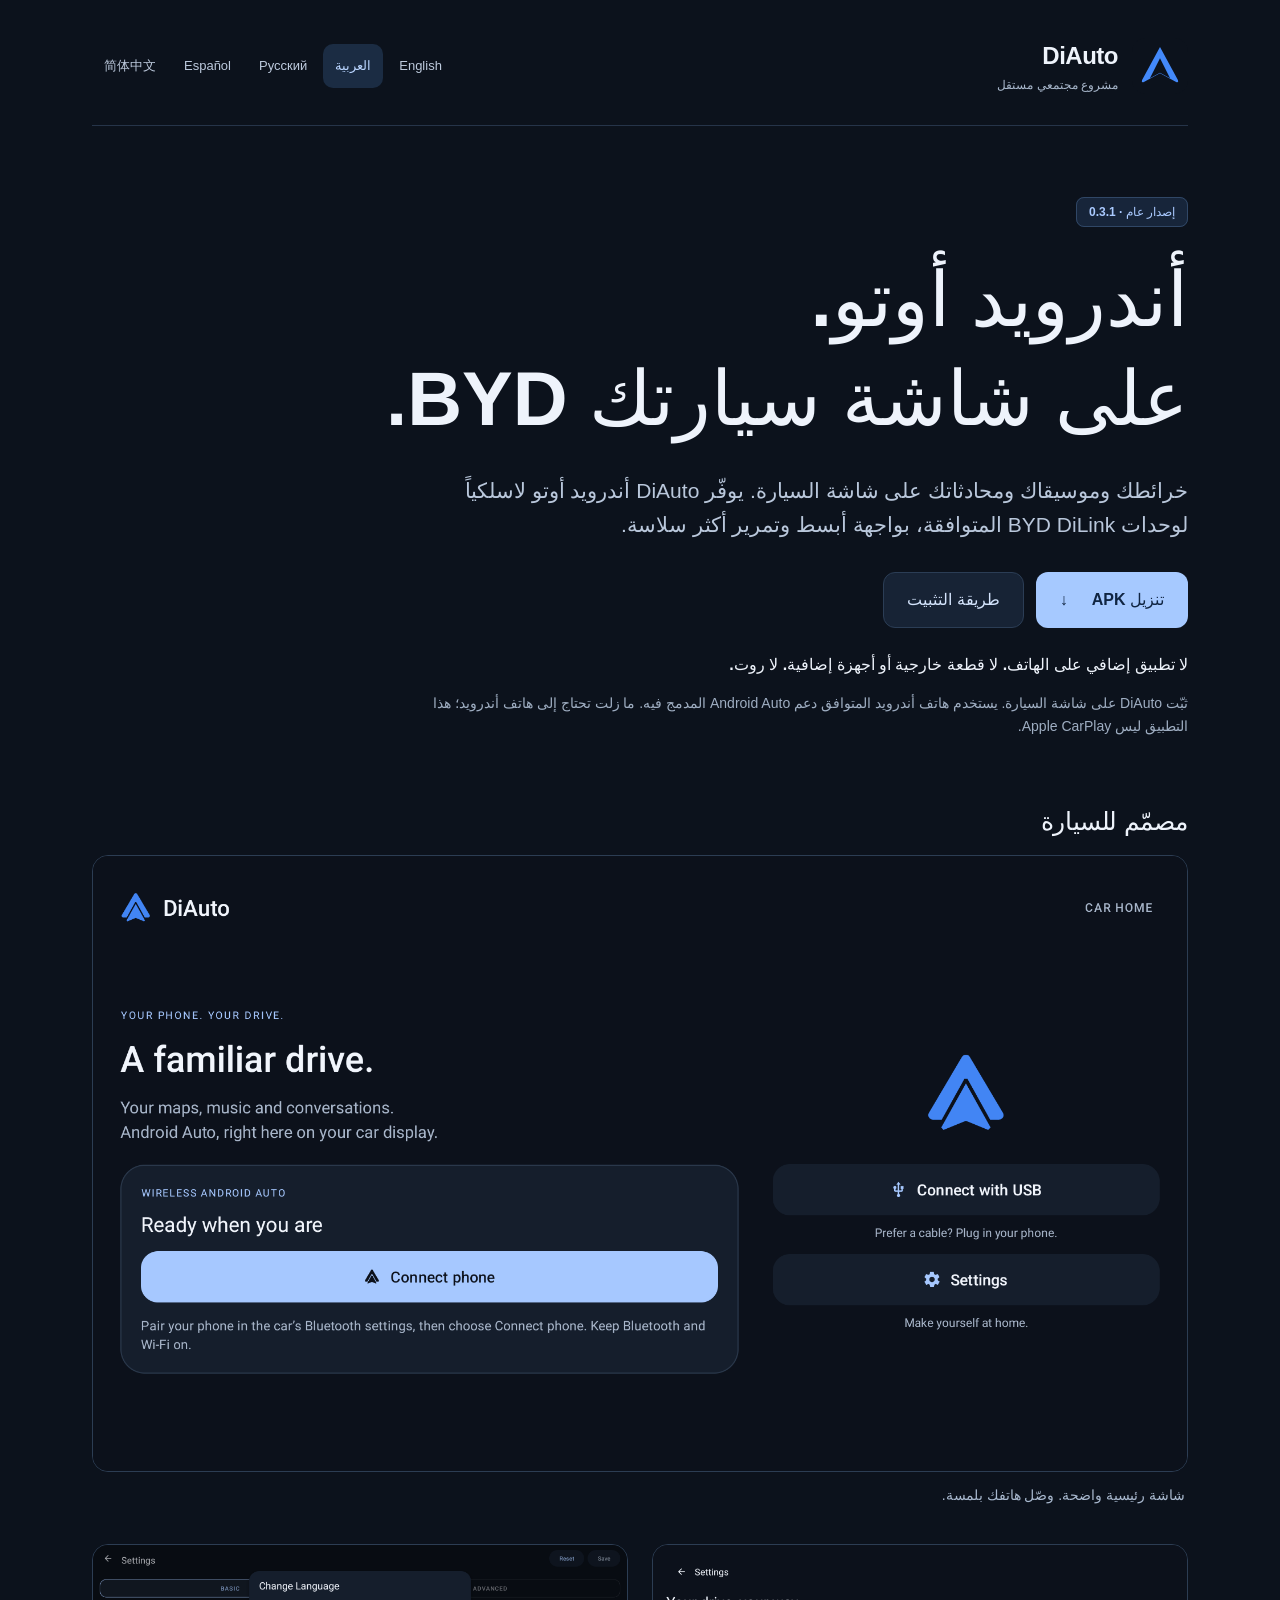
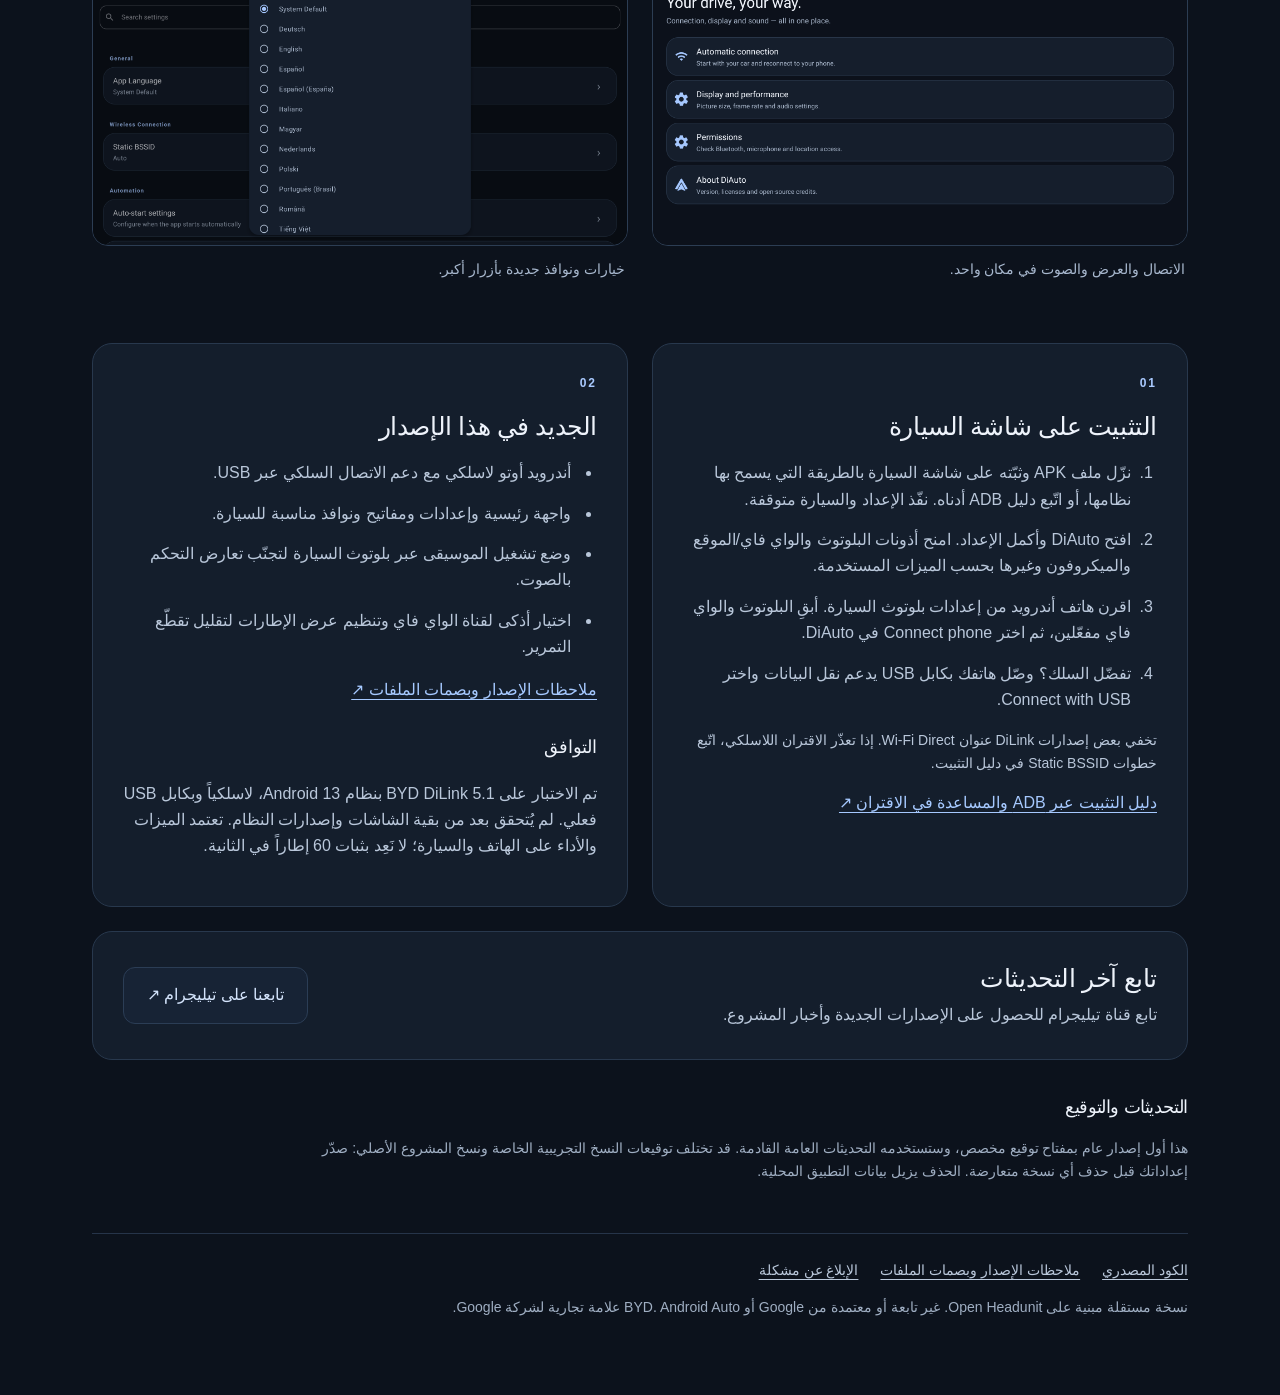
==== site/ar/index.html @ ef252bfd "Release DiAuto 0.3.1 with wireless performance improvements and multilingual download site" ====
<!doctype html>
<html lang="ar" dir="rtl"><head><meta charset="utf-8"><meta name="viewport" content="width=device-width,initial-scale=1">
<title>DiAuto · تنزيل APK</title><meta name="description" content="خرائطك وموسيقاك ومحادثاتك على شاشة السيارة. يوفّر DiAuto أندرويد أوتو لاسلكياً لوحدات BYD DiLink المتوافقة، بواجهة أبسط وتمرير أكثر سلاسة."><meta name="theme-color" content="#0c121c">
<link rel="icon" href="../assets/icon.svg"><link rel="stylesheet" href="../assets/site.css"><link rel="canonical" href="https://shihabal3amri.github.io/DiAuto/ar/"><link rel="alternate" hreflang="en" href="https://shihabal3amri.github.io/DiAuto/"><link rel="alternate" hreflang="ar" href="https://shihabal3amri.github.io/DiAuto/ar/"><link rel="alternate" hreflang="ru" href="https://shihabal3amri.github.io/DiAuto/ru/"><link rel="alternate" hreflang="es" href="https://shihabal3amri.github.io/DiAuto/es/"><link rel="alternate" hreflang="zh-Hans" href="https://shihabal3amri.github.io/DiAuto/zh-Hans/">
<meta property="og:title" content="DiAuto — Android Auto for BYD"><meta property="og:description" content="لا تطبيق إضافي على الهاتف. لا قطعة خارجية أو أجهزة إضافية. لا روت."><meta property="og:image" content="https://shihabal3amri.github.io/DiAuto/assets/home.png"><meta property="og:url" content="https://shihabal3amri.github.io/DiAuto/ar/"><meta property="og:type" content="website">
</head><body><main>
<header><a class="brand" href="../"><img src="../assets/icon.svg" width="56" height="56" alt=""><span><strong>DiAuto</strong><small>مشروع مجتمعي مستقل</small></span></a><nav class="languages" aria-label="Language"><a href="../" lang="en" hreflang="en" dir="auto">English</a><a href="../ar/" lang="ar" hreflang="ar" dir="auto" aria-current="page">العربية</a><a href="../ru/" lang="ru" hreflang="ru" dir="auto">Русский</a><a href="../es/" lang="es" hreflang="es" dir="auto">Español</a><a href="../zh-Hans/" lang="zh-Hans" hreflang="zh-Hans" dir="auto">简体中文</a></nav></header>
<section class="hero"><span class="badge">إصدار عام · <bdi>0.3.1</bdi></span><h1>أندرويد أوتو.<br>على شاشة سيارتك BYD.</h1><p class="intro">خرائطك وموسيقاك ومحادثاتك على شاشة السيارة. يوفّر DiAuto أندرويد أوتو لاسلكياً لوحدات BYD DiLink المتوافقة، بواجهة أبسط وتمرير أكثر سلاسة.</p><div class="actions"><a class="button" href="https://github.com/shihabal3amri/DiAuto/releases/download/v0.3.1/DiAuto-v0.3.1.apk">تنزيل APK <span aria-hidden="true">↓</span></a><a class="button secondary" href="#install">طريقة التثبيت</a></div><p class="promise">لا تطبيق إضافي على الهاتف. لا قطعة خارجية أو أجهزة إضافية. لا روت.</p><p class="note">ثبّت DiAuto على شاشة السيارة. يستخدم هاتف أندرويد المتوافق دعم Android Auto المدمج فيه. ما زلت تحتاج إلى هاتف أندرويد؛ هذا التطبيق ليس Apple CarPlay.</p></section>
<section class="gallery"><h2>مصمّم للسيارة</h2><div class="screens"><figure><a href="../assets/home.png"><img src="../assets/home.png" width="1920" height="1080" loading="lazy" alt="شاشة رئيسية واضحة. وصّل هاتفك بلمسة."></a><figcaption>شاشة رئيسية واضحة. وصّل هاتفك بلمسة.</figcaption></figure><figure><a href="../assets/settings.png"><img src="../assets/settings.png" width="1920" height="1080" loading="lazy" alt="الاتصال والعرض والصوت في مكان واحد."></a><figcaption>الاتصال والعرض والصوت في مكان واحد.</figcaption></figure><figure><a href="../assets/options.png"><img src="../assets/options.png" width="1920" height="1080" loading="lazy" alt="خيارات ونوافذ جديدة بأزرار أكبر."></a><figcaption>خيارات ونوافذ جديدة بأزرار أكبر.</figcaption></figure></div></section>
<div class="grid"><section class="card" id="install"><span class="eyebrow">01</span><h2>التثبيت على شاشة السيارة</h2><ol><li>نزّل ملف APK وثبّته على شاشة السيارة بالطريقة التي يسمح بها نظامها، أو اتّبع دليل ADB أدناه. نفّذ الإعداد والسيارة متوقفة.</li><li>افتح DiAuto وأكمل الإعداد. امنح أذونات البلوتوث والواي فاي/الموقع والميكروفون وغيرها بحسب الميزات المستخدمة.</li><li>اقرن هاتف أندرويد من إعدادات بلوتوث السيارة. أبقِ البلوتوث والواي فاي مفعّلين، ثم اختر Connect phone في DiAuto.</li><li>تفضّل السلك؟ وصّل هاتفك بكابل USB يدعم نقل البيانات واختر Connect with USB.</li></ol><p class="note">تخفي بعض إصدارات DiLink عنوان Wi-Fi Direct. إذا تعذّر الاقتران اللاسلكي، اتّبع خطوات Static BSSID في دليل التثبيت.</p><a href="https://github.com/shihabal3amri/DiAuto/blob/main/docs/INSTALL.md">دليل التثبيت عبر ADB والمساعدة في الاقتران ↗</a></section>
<section class="card"><span class="eyebrow">02</span><h2>الجديد في هذا الإصدار</h2><ul><li>أندرويد أوتو لاسلكي مع دعم الاتصال السلكي عبر USB.</li><li>واجهة رئيسية وإعدادات ومفاتيح ونوافذ مناسبة للسيارة.</li><li>وضع تشغيل الموسيقى عبر بلوتوث السيارة لتجنّب تعارض التحكم بالصوت.</li><li>اختيار أذكى لقناة الواي فاي وتنظيم عرض الإطارات لتقليل تقطّع التمرير.</li></ul><a href="https://github.com/shihabal3amri/DiAuto/releases/tag/v0.3.1">ملاحظات الإصدار وبصمات الملفات ↗</a><h3>التوافق</h3><p>تم الاختبار على BYD DiLink 5.1 بنظام Android 13، لاسلكياً وبكابل USB فعلي. لم يُتحقق بعد من بقية الشاشات وإصدارات النظام. تعتمد الميزات والأداء على الهاتف والسيارة؛ لا نَعِد بثبات 60 إطاراً في الثانية.</p></section></div>
<section class="card updates"><div><h2>تابع آخر التحديثات</h2><p>تابع قناة تيليجرام للحصول على الإصدارات الجديدة وأخبار المشروع.</p></div><a class="button secondary" href="https://t.me/byd_localized">تابعنا على تيليجرام ↗</a></section>
<section class="signing"><h2>التحديثات والتوقيع</h2><p>هذا أول إصدار عام بمفتاح توقيع مخصص، وستستخدمه التحديثات العامة القادمة. قد تختلف توقيعات النسخ التجريبية الخاصة ونسخ المشروع الأصلي: صدّر إعداداتك قبل حذف أي نسخة متعارضة. الحذف يزيل بيانات التطبيق المحلية.</p></section>
<footer><nav><a href="https://github.com/shihabal3amri/DiAuto">الكود المصدري</a><a href="https://github.com/shihabal3amri/DiAuto/releases/tag/v0.3.1">ملاحظات الإصدار وبصمات الملفات</a><a href="https://github.com/shihabal3amri/DiAuto/issues">الإبلاغ عن مشكلة</a></nav><p>نسخة مستقلة مبنية على Open Headunit. غير تابعة أو معتمدة من Google أو BYD. Android Auto علامة تجارية لشركة Google.</p></footer>
</main></body></html>
---- site/assets/site.css ----
:root{color-scheme:dark;font-family:Inter,-apple-system,BlinkMacSystemFont,"Segoe UI",Arial,sans-serif;background:#0c121c;color:#eef3fb;font-synthesis:none}*{box-sizing:border-box}html{scroll-behavior:smooth}body{margin:0;line-height:1.65}main{max-width:1160px;margin:auto;padding:36px 32px}a{color:#a6c9ff;text-underline-offset:4px}a:focus-visible{outline:3px solid #a6c9ff;outline-offset:5px}header{display:flex;align-items:center;justify-content:space-between;gap:24px;flex-wrap:wrap;padding-bottom:30px;border-bottom:1px solid #263449}.brand{display:flex;align-items:center;gap:14px;text-decoration:none;color:inherit}.brand strong{font-size:24px;letter-spacing:-.5px}.brand small{display:block;color:#a8b7cb;font-size:12px}.languages{display:flex;flex-wrap:wrap;gap:4px}.languages a{font-size:13px;min-height:44px;display:flex;align-items:center;padding:8px 12px;border-radius:10px;text-decoration:none;color:#bdcadd}.languages a[aria-current]{background:#1b2c43;color:#b9d5ff}.hero{padding:72px 0 52px;max-width:850px}.badge,.eyebrow{font-size:12px;font-weight:700;letter-spacing:2px;color:#aacaff}.badge{padding:7px 12px;background:#17253a;border:1px solid #304766;border-radius:8px}h1{font-size:clamp(40px,6.5vw,76px);line-height:1.1;letter-spacing:-2.5px;margin:26px 0}h2{font-size:25px;line-height:1.3;letter-spacing:-.4px;margin:0 0 18px}h3{font-size:18px;margin-top:30px}.intro{font-size:21px;line-height:1.6;color:#b9c7db;max-width:740px}.actions{display:flex;gap:12px;flex-wrap:wrap;margin:30px 0 24px}.button{display:inline-flex;align-items:center;justify-content:center;gap:24px;background:#a6c9ff;color:#102542;border:1px solid transparent;border-radius:12px;padding:14px 23px;min-height:52px;text-decoration:none;font-weight:650}.button:hover{background:#bed8ff}.button.secondary{background:#172335;border-color:#2b3d55;color:#d4e4fc}.button.secondary:hover{background:#223650}.promise{font-size:16px;font-weight:600;margin-bottom:8px}.note{font-size:14px;color:#9faec2;max-width:760px}.gallery{margin-bottom:50px}.screens{display:grid;grid-template-columns:1fr 1fr;gap:24px}figure{margin:0;min-width:0}figure:first-child{grid-column:1/-1}figure img{width:100%;height:auto;display:block;border:1px solid #2c3d53;border-radius:16px;background:#121b29}figcaption{font-size:14px;color:#a8b8ce;padding:12px 3px}.grid{display:grid;grid-template-columns:1fr 1fr;gap:24px}.card{background:#141e2c;border:1px solid #28384d;border-radius:20px;padding:30px}.eyebrow{display:block;margin-bottom:16px}li{padding-inline-start:4px;margin-bottom:14px}ol,ul{padding-inline-start:22px;color:#b9c7da}.card p{color:#b9c7da}.updates{display:flex;align-items:center;justify-content:space-between;gap:28px;margin-top:24px}.updates h2{margin-bottom:8px}.updates p{margin:0}.updates .button{flex-shrink:0}.signing{padding:36px 0;max-width:900px}.signing h2{font-size:18px}.signing p,footer{font-size:14px;color:#9faec2}footer{border-top:1px solid #263449;padding:25px 0}footer nav{display:flex;flex-wrap:wrap;gap:22px}footer a{color:#b9c7da}html[dir=rtl] h1{letter-spacing:0;line-height:1.3}html[dir=rtl] .badge{letter-spacing:0}@media(max-width:700px){main{padding:24px 20px}.hero{padding:42px 0 30px}h1{letter-spacing:-1px}.intro{font-size:18px}.screens,.grid{grid-template-columns:1fr}.card{padding:24px}.updates{align-items:flex-start;flex-direction:column}header{gap:18px}.languages a{padding:8px 10px}.gallery{margin-bottom:32px}}@media(prefers-reduced-motion:reduce){html{scroll-behavior:auto}}
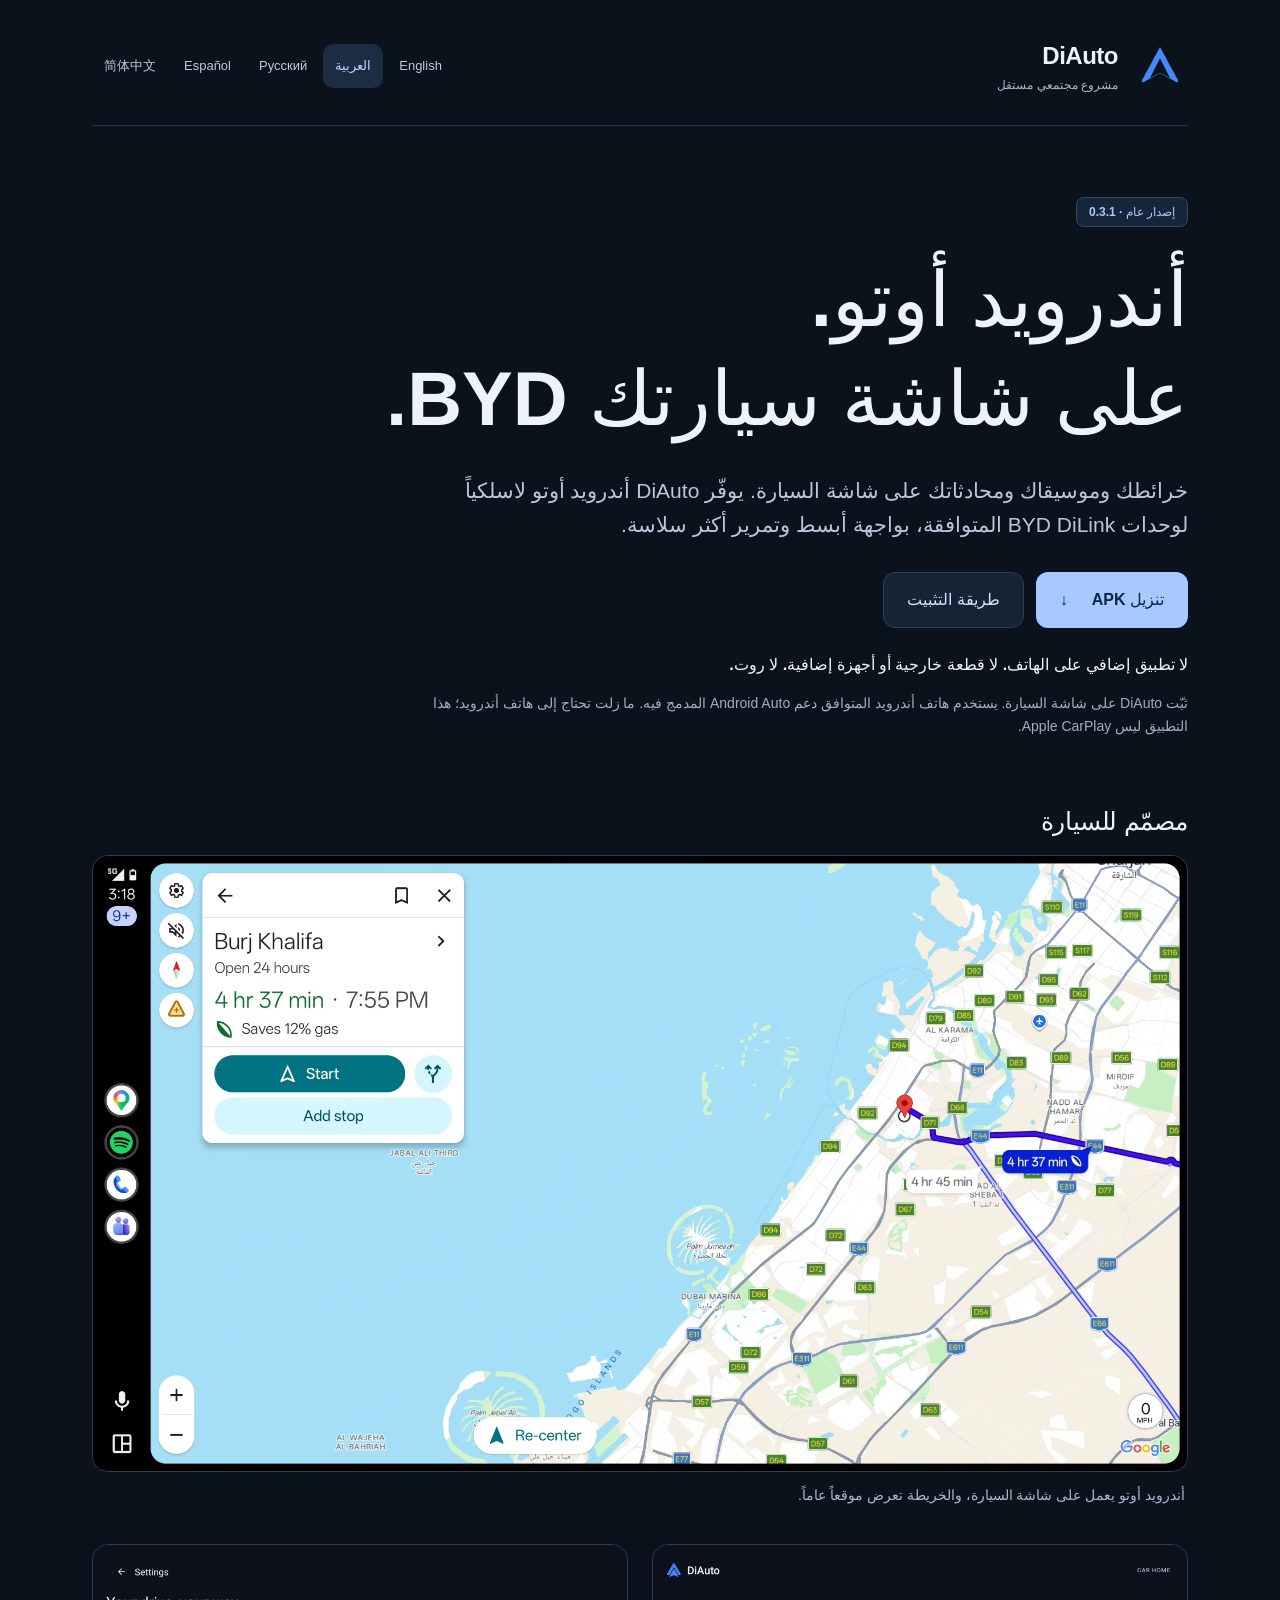
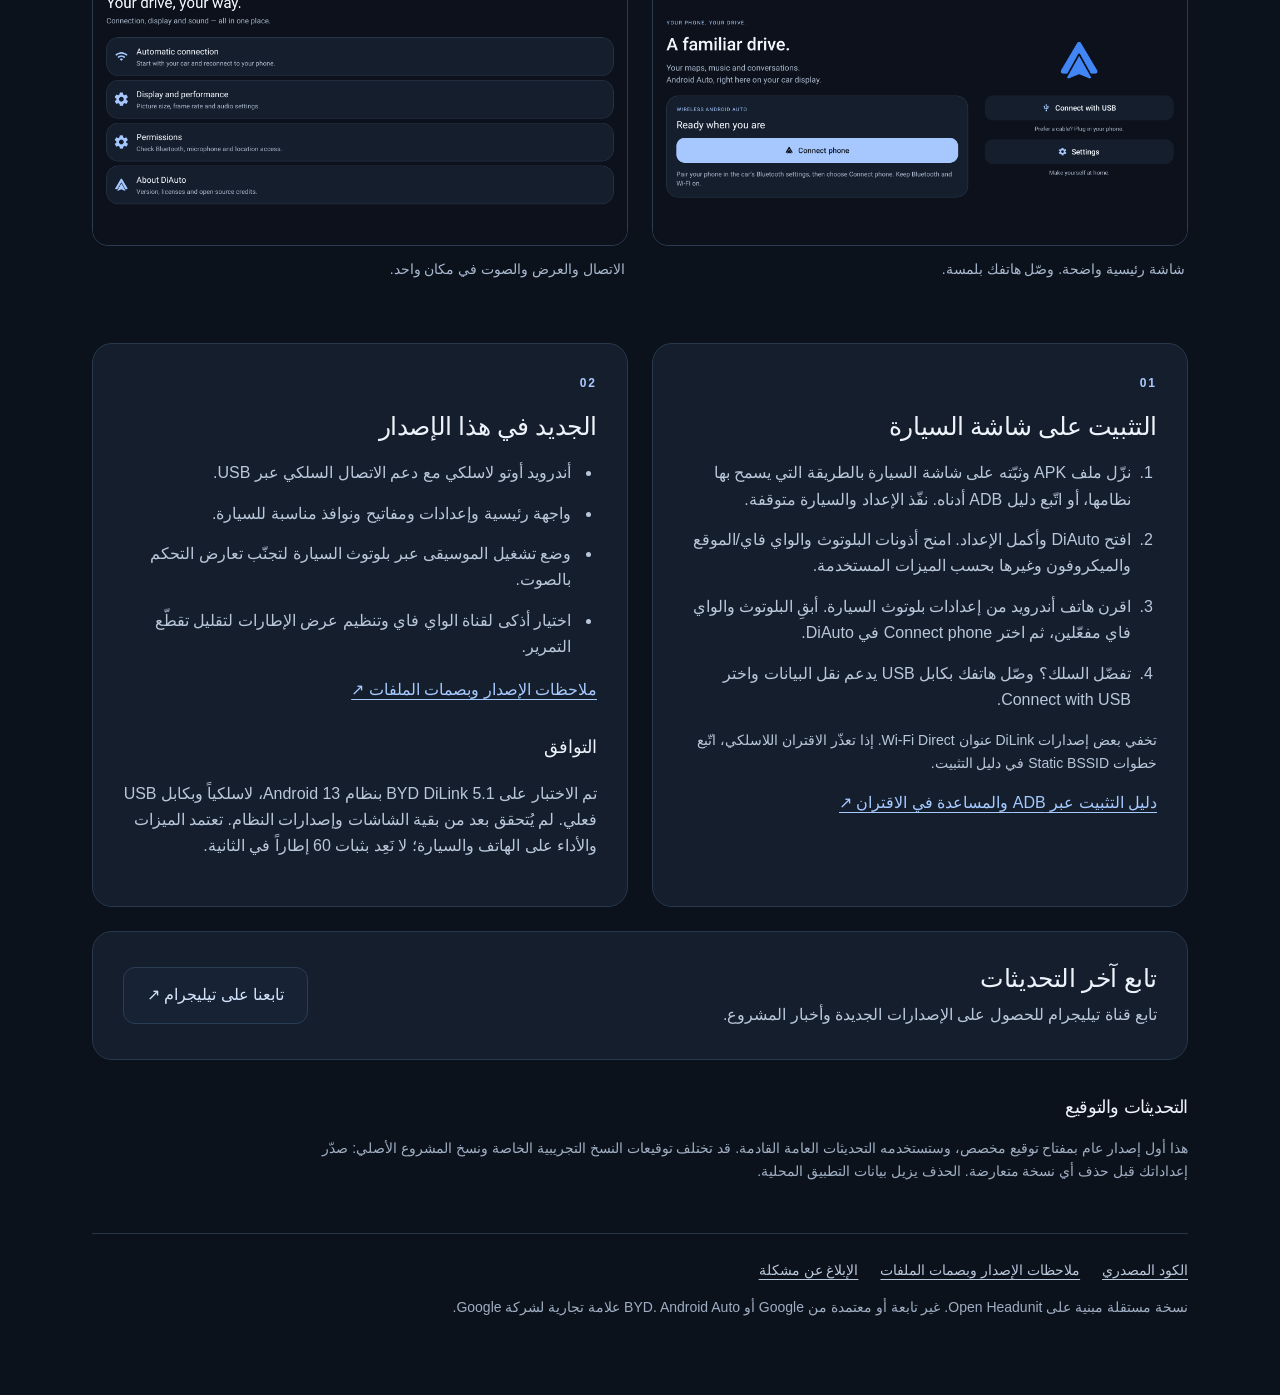
==== commit eaf499b3: "Show live Android Auto at a public Dubai location as the main screenshot" ====
--- a/site/ar/index.html
+++ b/site/ar/index.html
@@ -2,11 +2,11 @@
 <html lang="ar" dir="rtl"><head><meta charset="utf-8"><meta name="viewport" content="width=device-width,initial-scale=1">
 <title>DiAuto · تنزيل APK</title><meta name="description" content="خرائطك وموسيقاك ومحادثاتك على شاشة السيارة. يوفّر DiAuto أندرويد أوتو لاسلكياً لوحدات BYD DiLink المتوافقة، بواجهة أبسط وتمرير أكثر سلاسة."><meta name="theme-color" content="#0c121c">
 <link rel="icon" href="../assets/icon.svg"><link rel="stylesheet" href="../assets/site.css"><link rel="canonical" href="https://shihabal3amri.github.io/DiAuto/ar/"><link rel="alternate" hreflang="en" href="https://shihabal3amri.github.io/DiAuto/"><link rel="alternate" hreflang="ar" href="https://shihabal3amri.github.io/DiAuto/ar/"><link rel="alternate" hreflang="ru" href="https://shihabal3amri.github.io/DiAuto/ru/"><link rel="alternate" hreflang="es" href="https://shihabal3amri.github.io/DiAuto/es/"><link rel="alternate" hreflang="zh-Hans" href="https://shihabal3amri.github.io/DiAuto/zh-Hans/">
-<meta property="og:title" content="DiAuto — Android Auto for BYD"><meta property="og:description" content="لا تطبيق إضافي على الهاتف. لا قطعة خارجية أو أجهزة إضافية. لا روت."><meta property="og:image" content="https://shihabal3amri.github.io/DiAuto/assets/home.png"><meta property="og:url" content="https://shihabal3amri.github.io/DiAuto/ar/"><meta property="og:type" content="website">
+<meta property="og:title" content="DiAuto — Android Auto for BYD"><meta property="og:description" content="لا تطبيق إضافي على الهاتف. لا قطعة خارجية أو أجهزة إضافية. لا روت."><meta property="og:image" content="https://shihabal3amri.github.io/DiAuto/assets/projection.png"><meta property="og:url" content="https://shihabal3amri.github.io/DiAuto/ar/"><meta property="og:type" content="website">
 </head><body><main>
 <header><a class="brand" href="../"><img src="../assets/icon.svg" width="56" height="56" alt=""><span><strong>DiAuto</strong><small>مشروع مجتمعي مستقل</small></span></a><nav class="languages" aria-label="Language"><a href="../" lang="en" hreflang="en" dir="auto">English</a><a href="../ar/" lang="ar" hreflang="ar" dir="auto" aria-current="page">العربية</a><a href="../ru/" lang="ru" hreflang="ru" dir="auto">Русский</a><a href="../es/" lang="es" hreflang="es" dir="auto">Español</a><a href="../zh-Hans/" lang="zh-Hans" hreflang="zh-Hans" dir="auto">简体中文</a></nav></header>
 <section class="hero"><span class="badge">إصدار عام · <bdi>0.3.1</bdi></span><h1>أندرويد أوتو.<br>على شاشة سيارتك BYD.</h1><p class="intro">خرائطك وموسيقاك ومحادثاتك على شاشة السيارة. يوفّر DiAuto أندرويد أوتو لاسلكياً لوحدات BYD DiLink المتوافقة، بواجهة أبسط وتمرير أكثر سلاسة.</p><div class="actions"><a class="button" href="https://github.com/shihabal3amri/DiAuto/releases/download/v0.3.1/DiAuto-v0.3.1.apk">تنزيل APK <span aria-hidden="true">↓</span></a><a class="button secondary" href="#install">طريقة التثبيت</a></div><p class="promise">لا تطبيق إضافي على الهاتف. لا قطعة خارجية أو أجهزة إضافية. لا روت.</p><p class="note">ثبّت DiAuto على شاشة السيارة. يستخدم هاتف أندرويد المتوافق دعم Android Auto المدمج فيه. ما زلت تحتاج إلى هاتف أندرويد؛ هذا التطبيق ليس Apple CarPlay.</p></section>
-<section class="gallery"><h2>مصمّم للسيارة</h2><div class="screens"><figure><a href="../assets/home.png"><img src="../assets/home.png" width="1920" height="1080" loading="lazy" alt="شاشة رئيسية واضحة. وصّل هاتفك بلمسة."></a><figcaption>شاشة رئيسية واضحة. وصّل هاتفك بلمسة.</figcaption></figure><figure><a href="../assets/settings.png"><img src="../assets/settings.png" width="1920" height="1080" loading="lazy" alt="الاتصال والعرض والصوت في مكان واحد."></a><figcaption>الاتصال والعرض والصوت في مكان واحد.</figcaption></figure><figure><a href="../assets/options.png"><img src="../assets/options.png" width="1920" height="1080" loading="lazy" alt="خيارات ونوافذ جديدة بأزرار أكبر."></a><figcaption>خيارات ونوافذ جديدة بأزرار أكبر.</figcaption></figure></div></section>
+<section class="gallery"><h2>مصمّم للسيارة</h2><div class="screens"><figure><a href="../assets/projection.png"><img src="../assets/projection.png" width="1920" height="1080" loading="lazy" alt="أندرويد أوتو يعمل على شاشة السيارة، والخريطة تعرض موقعاً عاماً."></a><figcaption>أندرويد أوتو يعمل على شاشة السيارة، والخريطة تعرض موقعاً عاماً.</figcaption></figure><figure><a href="../assets/home.png"><img src="../assets/home.png" width="1920" height="1080" loading="lazy" alt="شاشة رئيسية واضحة. وصّل هاتفك بلمسة."></a><figcaption>شاشة رئيسية واضحة. وصّل هاتفك بلمسة.</figcaption></figure><figure><a href="../assets/settings.png"><img src="../assets/settings.png" width="1920" height="1080" loading="lazy" alt="الاتصال والعرض والصوت في مكان واحد."></a><figcaption>الاتصال والعرض والصوت في مكان واحد.</figcaption></figure></div></section>
 <div class="grid"><section class="card" id="install"><span class="eyebrow">01</span><h2>التثبيت على شاشة السيارة</h2><ol><li>نزّل ملف APK وثبّته على شاشة السيارة بالطريقة التي يسمح بها نظامها، أو اتّبع دليل ADB أدناه. نفّذ الإعداد والسيارة متوقفة.</li><li>افتح DiAuto وأكمل الإعداد. امنح أذونات البلوتوث والواي فاي/الموقع والميكروفون وغيرها بحسب الميزات المستخدمة.</li><li>اقرن هاتف أندرويد من إعدادات بلوتوث السيارة. أبقِ البلوتوث والواي فاي مفعّلين، ثم اختر Connect phone في DiAuto.</li><li>تفضّل السلك؟ وصّل هاتفك بكابل USB يدعم نقل البيانات واختر Connect with USB.</li></ol><p class="note">تخفي بعض إصدارات DiLink عنوان Wi-Fi Direct. إذا تعذّر الاقتران اللاسلكي، اتّبع خطوات Static BSSID في دليل التثبيت.</p><a href="https://github.com/shihabal3amri/DiAuto/blob/main/docs/INSTALL.md">دليل التثبيت عبر ADB والمساعدة في الاقتران ↗</a></section>
 <section class="card"><span class="eyebrow">02</span><h2>الجديد في هذا الإصدار</h2><ul><li>أندرويد أوتو لاسلكي مع دعم الاتصال السلكي عبر USB.</li><li>واجهة رئيسية وإعدادات ومفاتيح ونوافذ مناسبة للسيارة.</li><li>وضع تشغيل الموسيقى عبر بلوتوث السيارة لتجنّب تعارض التحكم بالصوت.</li><li>اختيار أذكى لقناة الواي فاي وتنظيم عرض الإطارات لتقليل تقطّع التمرير.</li></ul><a href="https://github.com/shihabal3amri/DiAuto/releases/tag/v0.3.1">ملاحظات الإصدار وبصمات الملفات ↗</a><h3>التوافق</h3><p>تم الاختبار على BYD DiLink 5.1 بنظام Android 13، لاسلكياً وبكابل USB فعلي. لم يُتحقق بعد من بقية الشاشات وإصدارات النظام. تعتمد الميزات والأداء على الهاتف والسيارة؛ لا نَعِد بثبات 60 إطاراً في الثانية.</p></section></div>
 <section class="card updates"><div><h2>تابع آخر التحديثات</h2><p>تابع قناة تيليجرام للحصول على الإصدارات الجديدة وأخبار المشروع.</p></div><a class="button secondary" href="https://t.me/byd_localized">تابعنا على تيليجرام ↗</a></section>
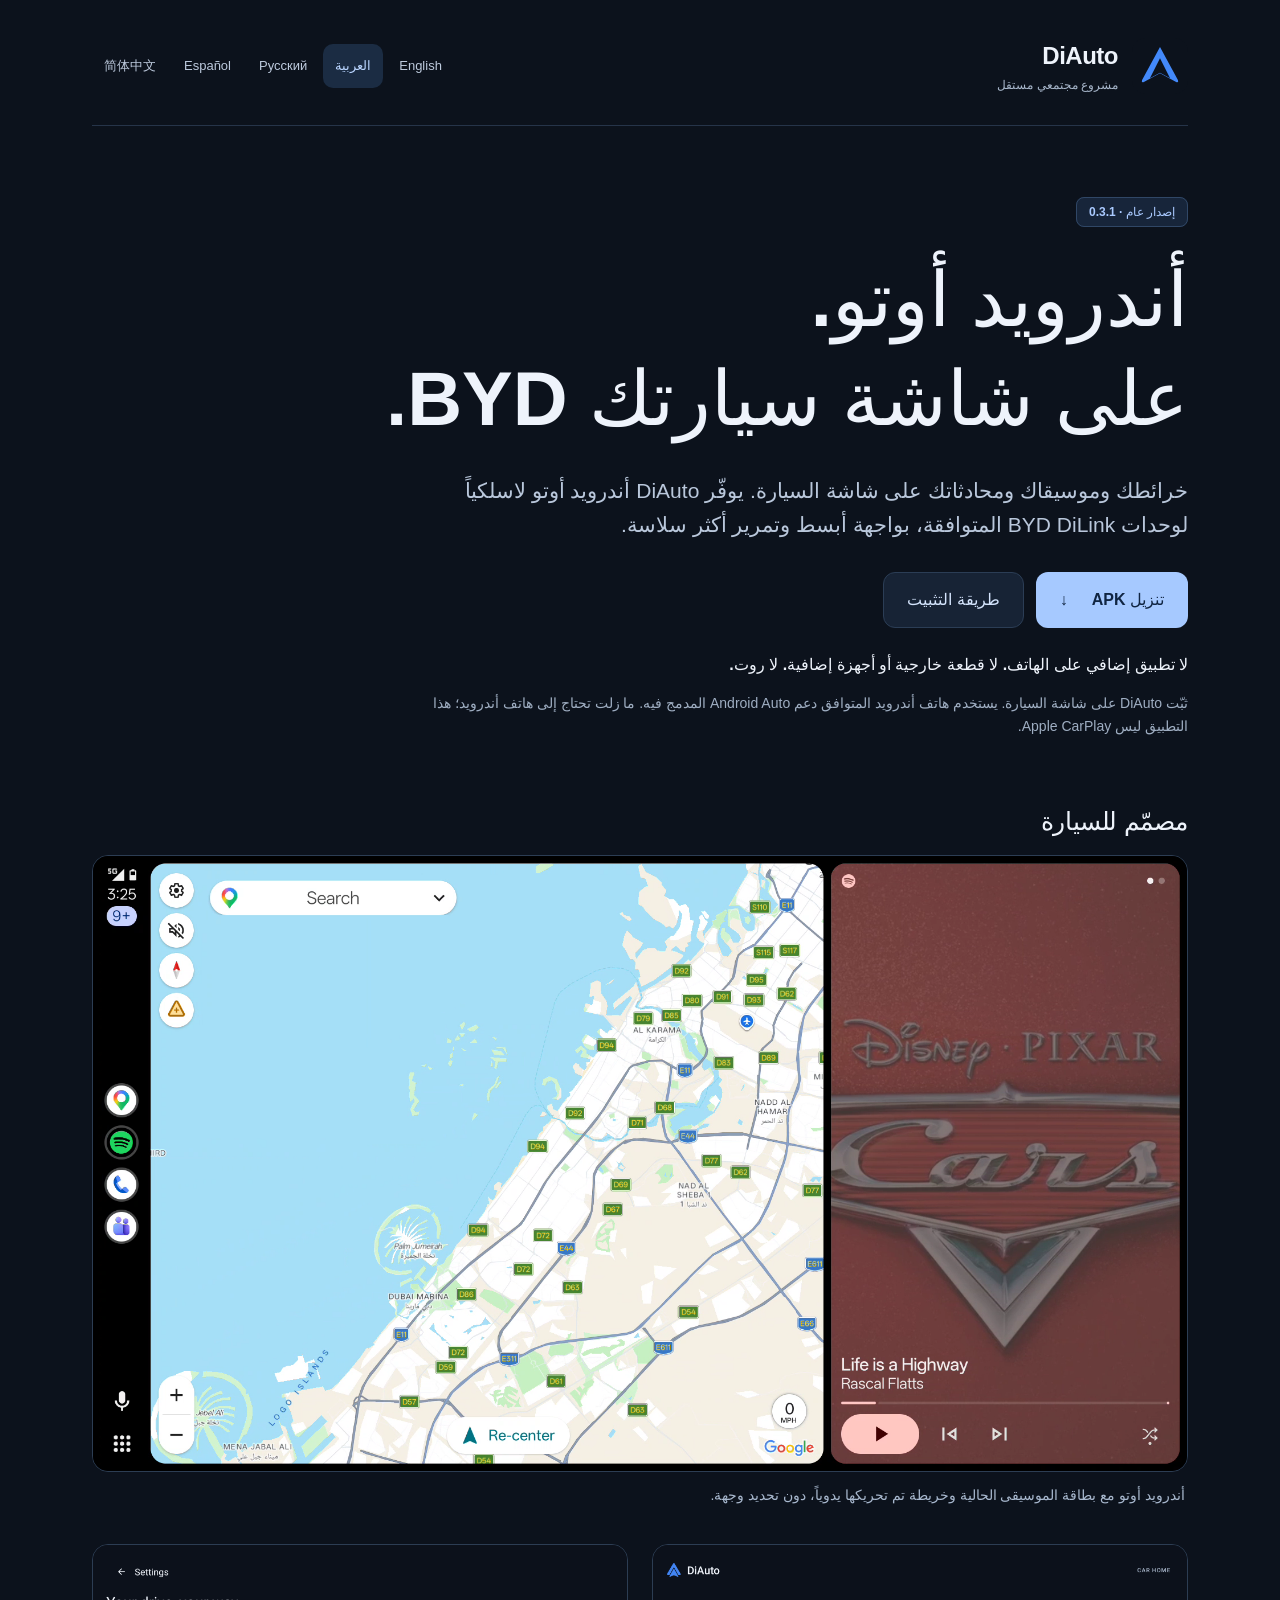
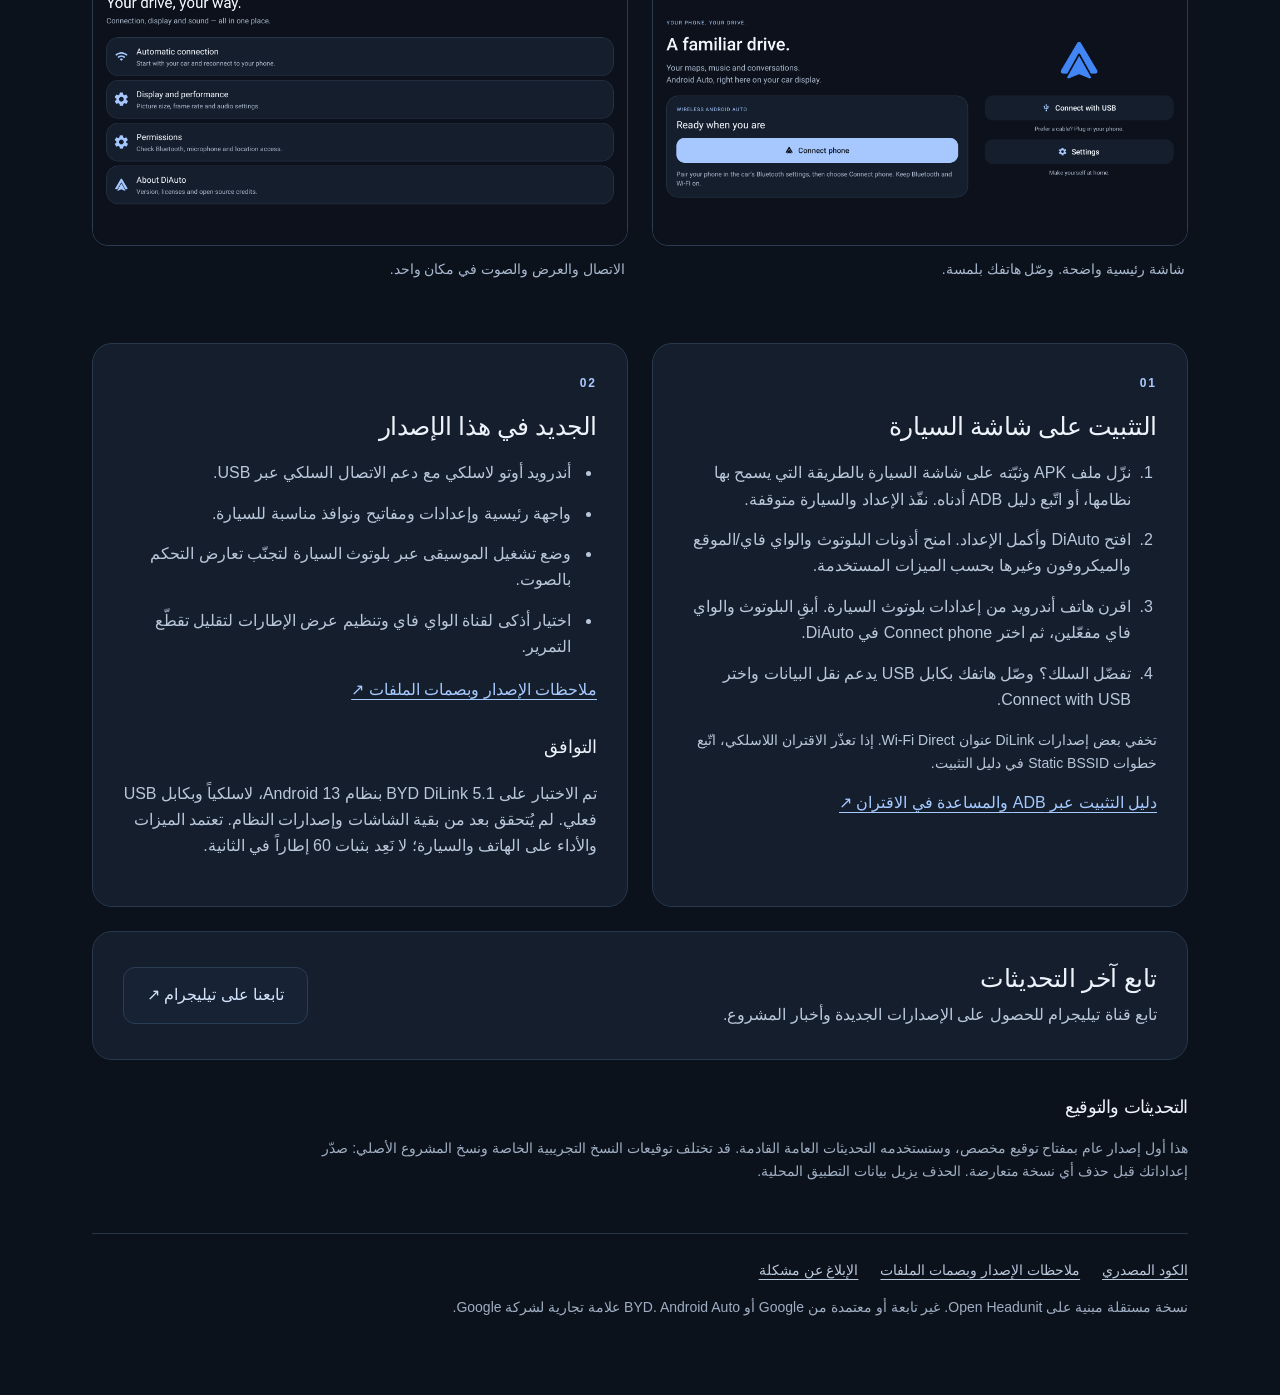
==== commit ae2354eb: "Show current music beside a freely panned map without a destination" ====
--- a/site/ar/index.html
+++ b/site/ar/index.html
@@ -2,11 +2,11 @@
 <html lang="ar" dir="rtl"><head><meta charset="utf-8"><meta name="viewport" content="width=device-width,initial-scale=1">
 <title>DiAuto · تنزيل APK</title><meta name="description" content="خرائطك وموسيقاك ومحادثاتك على شاشة السيارة. يوفّر DiAuto أندرويد أوتو لاسلكياً لوحدات BYD DiLink المتوافقة، بواجهة أبسط وتمرير أكثر سلاسة."><meta name="theme-color" content="#0c121c">
 <link rel="icon" href="../assets/icon.svg"><link rel="stylesheet" href="../assets/site.css"><link rel="canonical" href="https://shihabal3amri.github.io/DiAuto/ar/"><link rel="alternate" hreflang="en" href="https://shihabal3amri.github.io/DiAuto/"><link rel="alternate" hreflang="ar" href="https://shihabal3amri.github.io/DiAuto/ar/"><link rel="alternate" hreflang="ru" href="https://shihabal3amri.github.io/DiAuto/ru/"><link rel="alternate" hreflang="es" href="https://shihabal3amri.github.io/DiAuto/es/"><link rel="alternate" hreflang="zh-Hans" href="https://shihabal3amri.github.io/DiAuto/zh-Hans/">
-<meta property="og:title" content="DiAuto — Android Auto for BYD"><meta property="og:description" content="لا تطبيق إضافي على الهاتف. لا قطعة خارجية أو أجهزة إضافية. لا روت."><meta property="og:image" content="https://shihabal3amri.github.io/DiAuto/assets/projection.png"><meta property="og:url" content="https://shihabal3amri.github.io/DiAuto/ar/"><meta property="og:type" content="website">
+<meta property="og:title" content="DiAuto — Android Auto for BYD"><meta property="og:description" content="لا تطبيق إضافي على الهاتف. لا قطعة خارجية أو أجهزة إضافية. لا روت."><meta property="og:image" content="https://shihabal3amri.github.io/DiAuto/assets/projection-music.png"><meta property="og:url" content="https://shihabal3amri.github.io/DiAuto/ar/"><meta property="og:type" content="website">
 </head><body><main>
 <header><a class="brand" href="../"><img src="../assets/icon.svg" width="56" height="56" alt=""><span><strong>DiAuto</strong><small>مشروع مجتمعي مستقل</small></span></a><nav class="languages" aria-label="Language"><a href="../" lang="en" hreflang="en" dir="auto">English</a><a href="../ar/" lang="ar" hreflang="ar" dir="auto" aria-current="page">العربية</a><a href="../ru/" lang="ru" hreflang="ru" dir="auto">Русский</a><a href="../es/" lang="es" hreflang="es" dir="auto">Español</a><a href="../zh-Hans/" lang="zh-Hans" hreflang="zh-Hans" dir="auto">简体中文</a></nav></header>
 <section class="hero"><span class="badge">إصدار عام · <bdi>0.3.1</bdi></span><h1>أندرويد أوتو.<br>على شاشة سيارتك BYD.</h1><p class="intro">خرائطك وموسيقاك ومحادثاتك على شاشة السيارة. يوفّر DiAuto أندرويد أوتو لاسلكياً لوحدات BYD DiLink المتوافقة، بواجهة أبسط وتمرير أكثر سلاسة.</p><div class="actions"><a class="button" href="https://github.com/shihabal3amri/DiAuto/releases/download/v0.3.1/DiAuto-v0.3.1.apk">تنزيل APK <span aria-hidden="true">↓</span></a><a class="button secondary" href="#install">طريقة التثبيت</a></div><p class="promise">لا تطبيق إضافي على الهاتف. لا قطعة خارجية أو أجهزة إضافية. لا روت.</p><p class="note">ثبّت DiAuto على شاشة السيارة. يستخدم هاتف أندرويد المتوافق دعم Android Auto المدمج فيه. ما زلت تحتاج إلى هاتف أندرويد؛ هذا التطبيق ليس Apple CarPlay.</p></section>
-<section class="gallery"><h2>مصمّم للسيارة</h2><div class="screens"><figure><a href="../assets/projection.png"><img src="../assets/projection.png" width="1920" height="1080" loading="lazy" alt="أندرويد أوتو يعمل على شاشة السيارة، والخريطة تعرض موقعاً عاماً."></a><figcaption>أندرويد أوتو يعمل على شاشة السيارة، والخريطة تعرض موقعاً عاماً.</figcaption></figure><figure><a href="../assets/home.png"><img src="../assets/home.png" width="1920" height="1080" loading="lazy" alt="شاشة رئيسية واضحة. وصّل هاتفك بلمسة."></a><figcaption>شاشة رئيسية واضحة. وصّل هاتفك بلمسة.</figcaption></figure><figure><a href="../assets/settings.png"><img src="../assets/settings.png" width="1920" height="1080" loading="lazy" alt="الاتصال والعرض والصوت في مكان واحد."></a><figcaption>الاتصال والعرض والصوت في مكان واحد.</figcaption></figure></div></section>
+<section class="gallery"><h2>مصمّم للسيارة</h2><div class="screens"><figure><a href="../assets/projection-music.png"><img src="../assets/projection-music.png" width="1920" height="1080" loading="lazy" alt="أندرويد أوتو مع بطاقة الموسيقى الحالية وخريطة تم تحريكها يدوياً، دون تحديد وجهة."></a><figcaption>أندرويد أوتو مع بطاقة الموسيقى الحالية وخريطة تم تحريكها يدوياً، دون تحديد وجهة.</figcaption></figure><figure><a href="../assets/home.png"><img src="../assets/home.png" width="1920" height="1080" loading="lazy" alt="شاشة رئيسية واضحة. وصّل هاتفك بلمسة."></a><figcaption>شاشة رئيسية واضحة. وصّل هاتفك بلمسة.</figcaption></figure><figure><a href="../assets/settings.png"><img src="../assets/settings.png" width="1920" height="1080" loading="lazy" alt="الاتصال والعرض والصوت في مكان واحد."></a><figcaption>الاتصال والعرض والصوت في مكان واحد.</figcaption></figure></div></section>
 <div class="grid"><section class="card" id="install"><span class="eyebrow">01</span><h2>التثبيت على شاشة السيارة</h2><ol><li>نزّل ملف APK وثبّته على شاشة السيارة بالطريقة التي يسمح بها نظامها، أو اتّبع دليل ADB أدناه. نفّذ الإعداد والسيارة متوقفة.</li><li>افتح DiAuto وأكمل الإعداد. امنح أذونات البلوتوث والواي فاي/الموقع والميكروفون وغيرها بحسب الميزات المستخدمة.</li><li>اقرن هاتف أندرويد من إعدادات بلوتوث السيارة. أبقِ البلوتوث والواي فاي مفعّلين، ثم اختر Connect phone في DiAuto.</li><li>تفضّل السلك؟ وصّل هاتفك بكابل USB يدعم نقل البيانات واختر Connect with USB.</li></ol><p class="note">تخفي بعض إصدارات DiLink عنوان Wi-Fi Direct. إذا تعذّر الاقتران اللاسلكي، اتّبع خطوات Static BSSID في دليل التثبيت.</p><a href="https://github.com/shihabal3amri/DiAuto/blob/main/docs/INSTALL.md">دليل التثبيت عبر ADB والمساعدة في الاقتران ↗</a></section>
 <section class="card"><span class="eyebrow">02</span><h2>الجديد في هذا الإصدار</h2><ul><li>أندرويد أوتو لاسلكي مع دعم الاتصال السلكي عبر USB.</li><li>واجهة رئيسية وإعدادات ومفاتيح ونوافذ مناسبة للسيارة.</li><li>وضع تشغيل الموسيقى عبر بلوتوث السيارة لتجنّب تعارض التحكم بالصوت.</li><li>اختيار أذكى لقناة الواي فاي وتنظيم عرض الإطارات لتقليل تقطّع التمرير.</li></ul><a href="https://github.com/shihabal3amri/DiAuto/releases/tag/v0.3.1">ملاحظات الإصدار وبصمات الملفات ↗</a><h3>التوافق</h3><p>تم الاختبار على BYD DiLink 5.1 بنظام Android 13، لاسلكياً وبكابل USB فعلي. لم يُتحقق بعد من بقية الشاشات وإصدارات النظام. تعتمد الميزات والأداء على الهاتف والسيارة؛ لا نَعِد بثبات 60 إطاراً في الثانية.</p></section></div>
 <section class="card updates"><div><h2>تابع آخر التحديثات</h2><p>تابع قناة تيليجرام للحصول على الإصدارات الجديدة وأخبار المشروع.</p></div><a class="button secondary" href="https://t.me/byd_localized">تابعنا على تيليجرام ↗</a></section>
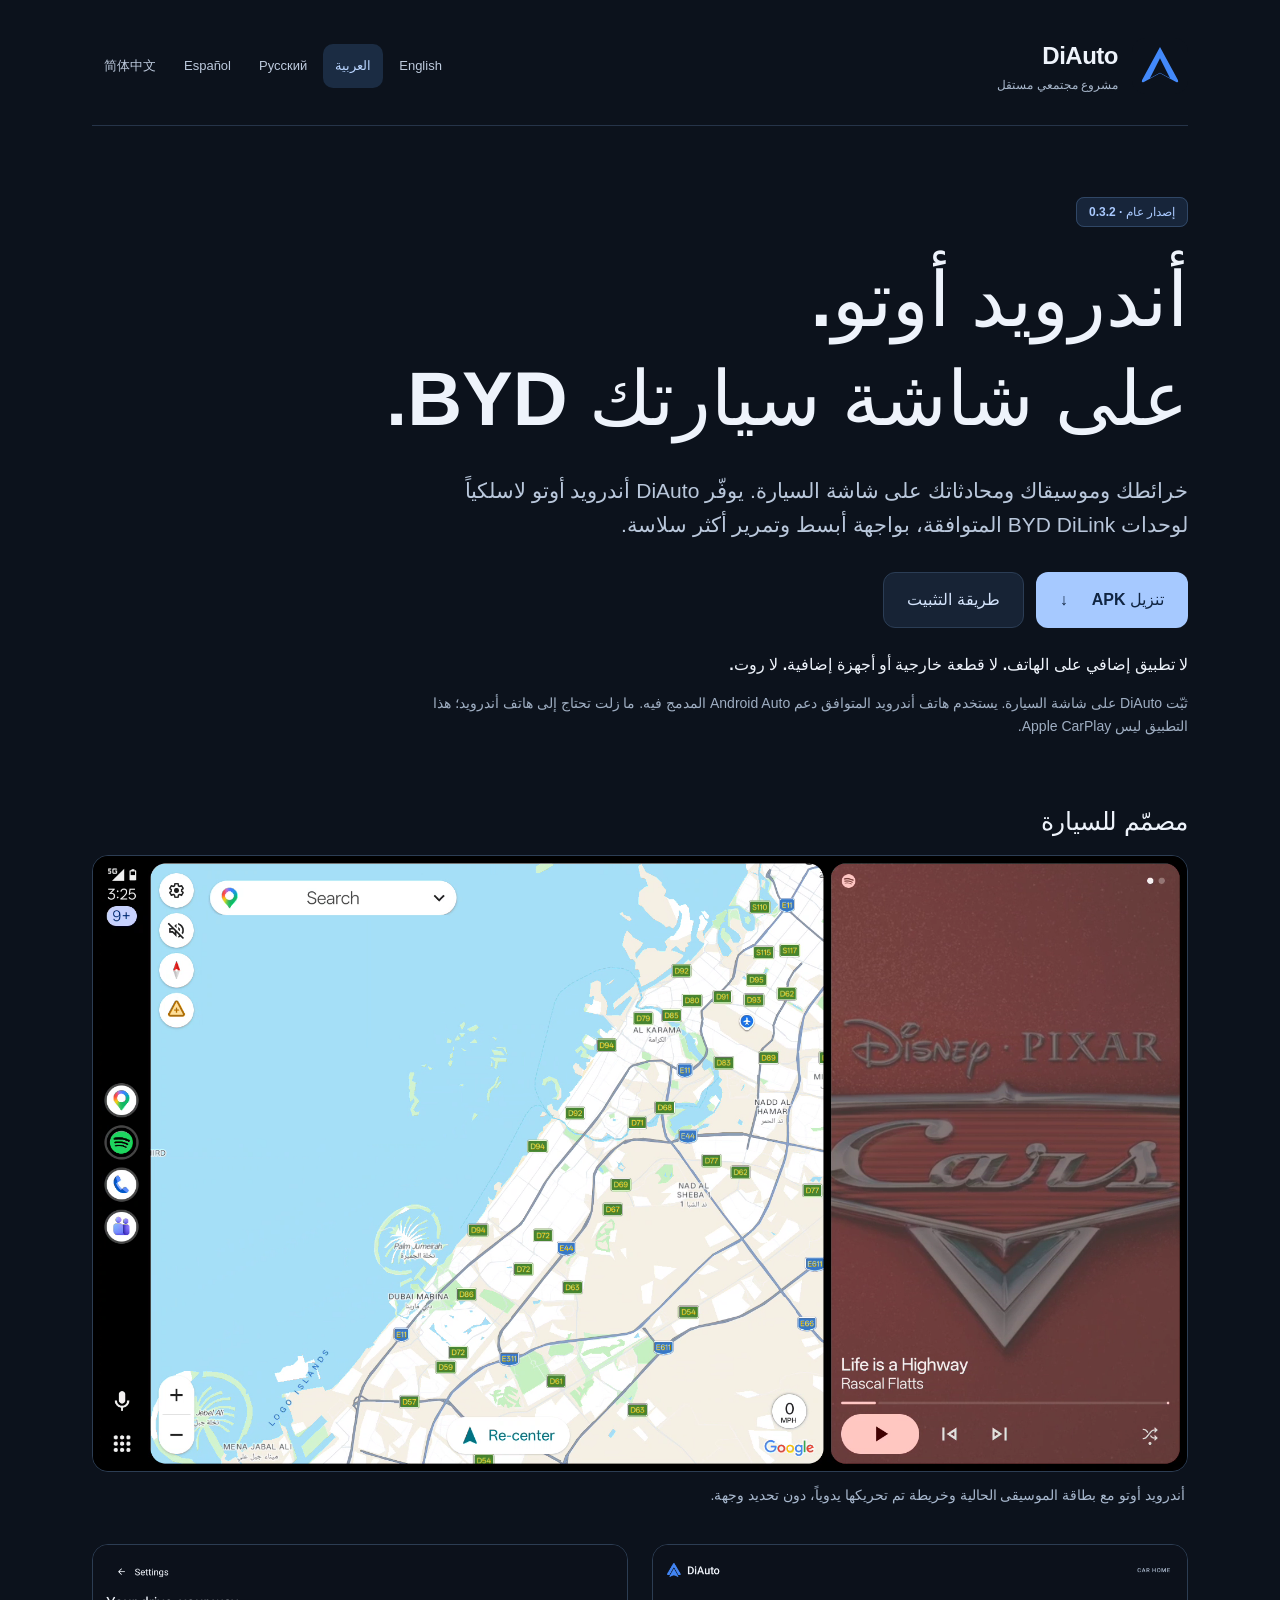
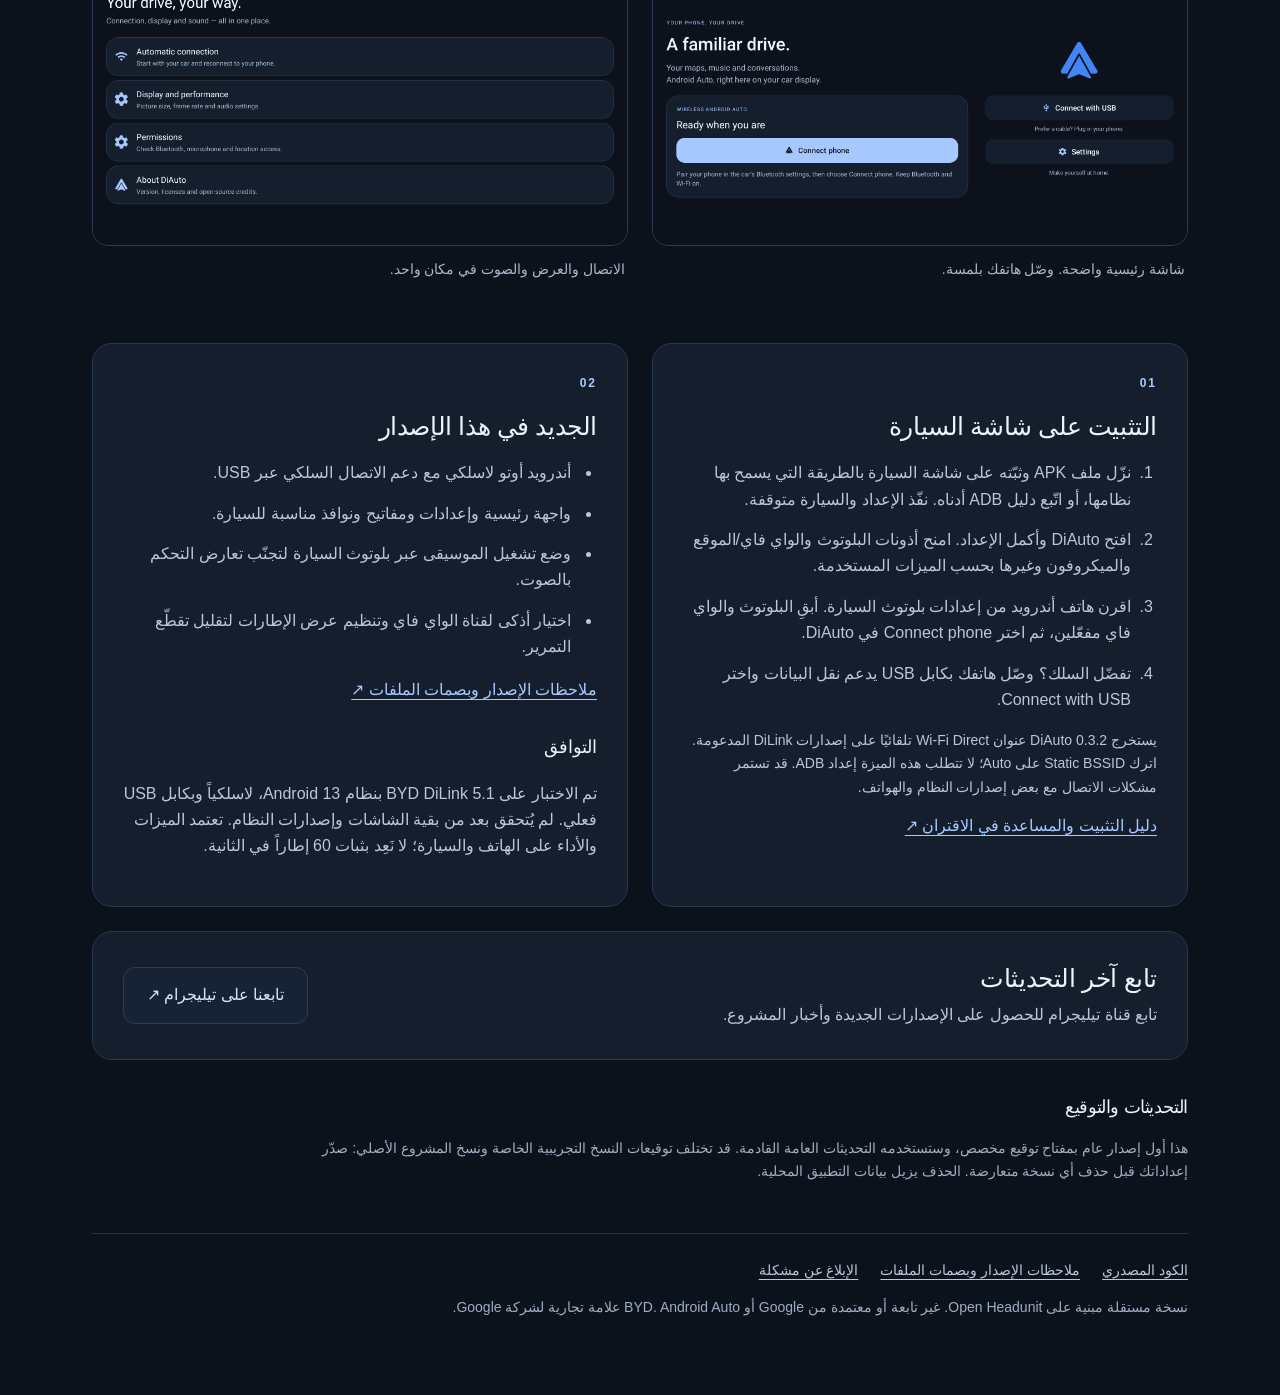
==== commit 33e69f79: "Release 0.3.2 with automatic Wi-Fi Direct BSSID recovery" ====
--- a/site/ar/index.html
+++ b/site/ar/index.html
@@ -5,11 +5,11 @@
 <meta property="og:title" content="DiAuto — Android Auto for BYD"><meta property="og:description" content="لا تطبيق إضافي على الهاتف. لا قطعة خارجية أو أجهزة إضافية. لا روت."><meta property="og:image" content="https://shihabal3amri.github.io/DiAuto/assets/projection-music.png"><meta property="og:url" content="https://shihabal3amri.github.io/DiAuto/ar/"><meta property="og:type" content="website">
 </head><body><main>
 <header><a class="brand" href="../"><img src="../assets/icon.svg" width="56" height="56" alt=""><span><strong>DiAuto</strong><small>مشروع مجتمعي مستقل</small></span></a><nav class="languages" aria-label="Language"><a href="../" lang="en" hreflang="en" dir="auto">English</a><a href="../ar/" lang="ar" hreflang="ar" dir="auto" aria-current="page">العربية</a><a href="../ru/" lang="ru" hreflang="ru" dir="auto">Русский</a><a href="../es/" lang="es" hreflang="es" dir="auto">Español</a><a href="../zh-Hans/" lang="zh-Hans" hreflang="zh-Hans" dir="auto">简体中文</a></nav></header>
-<section class="hero"><span class="badge">إصدار عام · <bdi>0.3.1</bdi></span><h1>أندرويد أوتو.<br>على شاشة سيارتك BYD.</h1><p class="intro">خرائطك وموسيقاك ومحادثاتك على شاشة السيارة. يوفّر DiAuto أندرويد أوتو لاسلكياً لوحدات BYD DiLink المتوافقة، بواجهة أبسط وتمرير أكثر سلاسة.</p><div class="actions"><a class="button" href="https://github.com/shihabal3amri/DiAuto/releases/download/v0.3.1/DiAuto-v0.3.1.apk">تنزيل APK <span aria-hidden="true">↓</span></a><a class="button secondary" href="#install">طريقة التثبيت</a></div><p class="promise">لا تطبيق إضافي على الهاتف. لا قطعة خارجية أو أجهزة إضافية. لا روت.</p><p class="note">ثبّت DiAuto على شاشة السيارة. يستخدم هاتف أندرويد المتوافق دعم Android Auto المدمج فيه. ما زلت تحتاج إلى هاتف أندرويد؛ هذا التطبيق ليس Apple CarPlay.</p></section>
+<section class="hero"><span class="badge">إصدار عام · <bdi>0.3.2</bdi></span><h1>أندرويد أوتو.<br>على شاشة سيارتك BYD.</h1><p class="intro">خرائطك وموسيقاك ومحادثاتك على شاشة السيارة. يوفّر DiAuto أندرويد أوتو لاسلكياً لوحدات BYD DiLink المتوافقة، بواجهة أبسط وتمرير أكثر سلاسة.</p><div class="actions"><a class="button" href="https://github.com/shihabal3amri/DiAuto/releases/download/v0.3.2/DiAuto-v0.3.2.apk">تنزيل APK <span aria-hidden="true">↓</span></a><a class="button secondary" href="#install">طريقة التثبيت</a></div><p class="promise">لا تطبيق إضافي على الهاتف. لا قطعة خارجية أو أجهزة إضافية. لا روت.</p><p class="note">ثبّت DiAuto على شاشة السيارة. يستخدم هاتف أندرويد المتوافق دعم Android Auto المدمج فيه. ما زلت تحتاج إلى هاتف أندرويد؛ هذا التطبيق ليس Apple CarPlay.</p></section>
 <section class="gallery"><h2>مصمّم للسيارة</h2><div class="screens"><figure><a href="../assets/projection-music.png"><img src="../assets/projection-music.png" width="1920" height="1080" loading="lazy" alt="أندرويد أوتو مع بطاقة الموسيقى الحالية وخريطة تم تحريكها يدوياً، دون تحديد وجهة."></a><figcaption>أندرويد أوتو مع بطاقة الموسيقى الحالية وخريطة تم تحريكها يدوياً، دون تحديد وجهة.</figcaption></figure><figure><a href="../assets/home.png"><img src="../assets/home.png" width="1920" height="1080" loading="lazy" alt="شاشة رئيسية واضحة. وصّل هاتفك بلمسة."></a><figcaption>شاشة رئيسية واضحة. وصّل هاتفك بلمسة.</figcaption></figure><figure><a href="../assets/settings.png"><img src="../assets/settings.png" width="1920" height="1080" loading="lazy" alt="الاتصال والعرض والصوت في مكان واحد."></a><figcaption>الاتصال والعرض والصوت في مكان واحد.</figcaption></figure></div></section>
-<div class="grid"><section class="card" id="install"><span class="eyebrow">01</span><h2>التثبيت على شاشة السيارة</h2><ol><li>نزّل ملف APK وثبّته على شاشة السيارة بالطريقة التي يسمح بها نظامها، أو اتّبع دليل ADB أدناه. نفّذ الإعداد والسيارة متوقفة.</li><li>افتح DiAuto وأكمل الإعداد. امنح أذونات البلوتوث والواي فاي/الموقع والميكروفون وغيرها بحسب الميزات المستخدمة.</li><li>اقرن هاتف أندرويد من إعدادات بلوتوث السيارة. أبقِ البلوتوث والواي فاي مفعّلين، ثم اختر Connect phone في DiAuto.</li><li>تفضّل السلك؟ وصّل هاتفك بكابل USB يدعم نقل البيانات واختر Connect with USB.</li></ol><p class="note">تخفي بعض إصدارات DiLink عنوان Wi-Fi Direct. إذا تعذّر الاقتران اللاسلكي، اتّبع خطوات Static BSSID في دليل التثبيت.</p><a href="https://github.com/shihabal3amri/DiAuto/blob/main/docs/INSTALL.md">دليل التثبيت عبر ADB والمساعدة في الاقتران ↗</a></section>
-<section class="card"><span class="eyebrow">02</span><h2>الجديد في هذا الإصدار</h2><ul><li>أندرويد أوتو لاسلكي مع دعم الاتصال السلكي عبر USB.</li><li>واجهة رئيسية وإعدادات ومفاتيح ونوافذ مناسبة للسيارة.</li><li>وضع تشغيل الموسيقى عبر بلوتوث السيارة لتجنّب تعارض التحكم بالصوت.</li><li>اختيار أذكى لقناة الواي فاي وتنظيم عرض الإطارات لتقليل تقطّع التمرير.</li></ul><a href="https://github.com/shihabal3amri/DiAuto/releases/tag/v0.3.1">ملاحظات الإصدار وبصمات الملفات ↗</a><h3>التوافق</h3><p>تم الاختبار على BYD DiLink 5.1 بنظام Android 13، لاسلكياً وبكابل USB فعلي. لم يُتحقق بعد من بقية الشاشات وإصدارات النظام. تعتمد الميزات والأداء على الهاتف والسيارة؛ لا نَعِد بثبات 60 إطاراً في الثانية.</p></section></div>
+<div class="grid"><section class="card" id="install"><span class="eyebrow">01</span><h2>التثبيت على شاشة السيارة</h2><ol><li>نزّل ملف APK وثبّته على شاشة السيارة بالطريقة التي يسمح بها نظامها، أو اتّبع دليل ADB أدناه. نفّذ الإعداد والسيارة متوقفة.</li><li>افتح DiAuto وأكمل الإعداد. امنح أذونات البلوتوث والواي فاي/الموقع والميكروفون وغيرها بحسب الميزات المستخدمة.</li><li>اقرن هاتف أندرويد من إعدادات بلوتوث السيارة. أبقِ البلوتوث والواي فاي مفعّلين، ثم اختر Connect phone في DiAuto.</li><li>تفضّل السلك؟ وصّل هاتفك بكابل USB يدعم نقل البيانات واختر Connect with USB.</li></ol><p class="note">يستخرج DiAuto 0.3.2 عنوان Wi-Fi Direct تلقائيًا على إصدارات DiLink المدعومة. اترك Static BSSID على Auto؛ لا تتطلب هذه الميزة إعداد ADB. قد تستمر مشكلات الاتصال مع بعض إصدارات النظام والهواتف.</p><a href="https://github.com/shihabal3amri/DiAuto/blob/main/docs/INSTALL.md">دليل التثبيت والمساعدة في الاقتران ↗</a></section>
+<section class="card"><span class="eyebrow">02</span><h2>الجديد في هذا الإصدار</h2><ul><li>أندرويد أوتو لاسلكي مع دعم الاتصال السلكي عبر USB.</li><li>واجهة رئيسية وإعدادات ومفاتيح ونوافذ مناسبة للسيارة.</li><li>وضع تشغيل الموسيقى عبر بلوتوث السيارة لتجنّب تعارض التحكم بالصوت.</li><li>اختيار أذكى لقناة الواي فاي وتنظيم عرض الإطارات لتقليل تقطّع التمرير.</li></ul><a href="https://github.com/shihabal3amri/DiAuto/releases/tag/v0.3.2">ملاحظات الإصدار وبصمات الملفات ↗</a><h3>التوافق</h3><p>تم الاختبار على BYD DiLink 5.1 بنظام Android 13، لاسلكياً وبكابل USB فعلي. لم يُتحقق بعد من بقية الشاشات وإصدارات النظام. تعتمد الميزات والأداء على الهاتف والسيارة؛ لا نَعِد بثبات 60 إطاراً في الثانية.</p></section></div>
 <section class="card updates"><div><h2>تابع آخر التحديثات</h2><p>تابع قناة تيليجرام للحصول على الإصدارات الجديدة وأخبار المشروع.</p></div><a class="button secondary" href="https://t.me/byd_localized">تابعنا على تيليجرام ↗</a></section>
 <section class="signing"><h2>التحديثات والتوقيع</h2><p>هذا أول إصدار عام بمفتاح توقيع مخصص، وستستخدمه التحديثات العامة القادمة. قد تختلف توقيعات النسخ التجريبية الخاصة ونسخ المشروع الأصلي: صدّر إعداداتك قبل حذف أي نسخة متعارضة. الحذف يزيل بيانات التطبيق المحلية.</p></section>
-<footer><nav><a href="https://github.com/shihabal3amri/DiAuto">الكود المصدري</a><a href="https://github.com/shihabal3amri/DiAuto/releases/tag/v0.3.1">ملاحظات الإصدار وبصمات الملفات</a><a href="https://github.com/shihabal3amri/DiAuto/issues">الإبلاغ عن مشكلة</a></nav><p>نسخة مستقلة مبنية على Open Headunit. غير تابعة أو معتمدة من Google أو BYD. Android Auto علامة تجارية لشركة Google.</p></footer>
+<footer><nav><a href="https://github.com/shihabal3amri/DiAuto">الكود المصدري</a><a href="https://github.com/shihabal3amri/DiAuto/releases/tag/v0.3.2">ملاحظات الإصدار وبصمات الملفات</a><a href="https://github.com/shihabal3amri/DiAuto/issues">الإبلاغ عن مشكلة</a></nav><p>نسخة مستقلة مبنية على Open Headunit. غير تابعة أو معتمدة من Google أو BYD. Android Auto علامة تجارية لشركة Google.</p></footer>
 </main></body></html>
